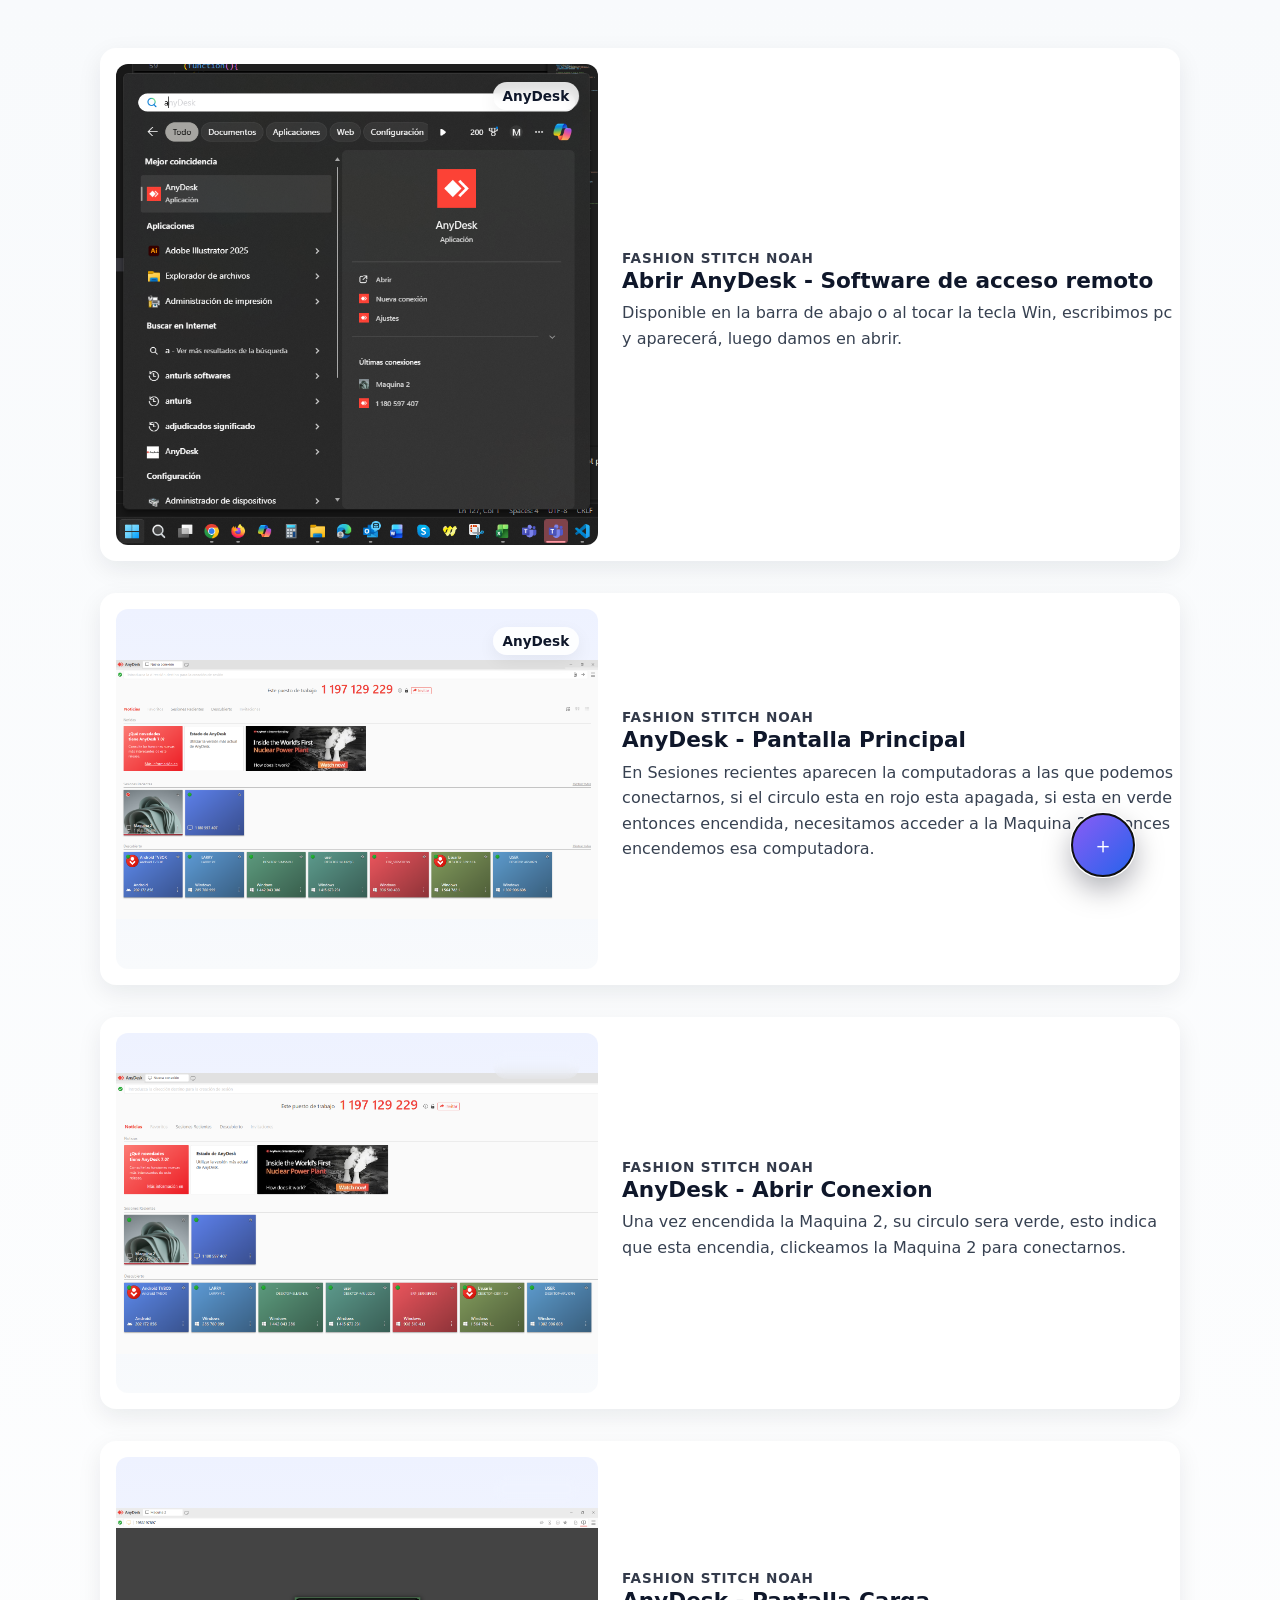
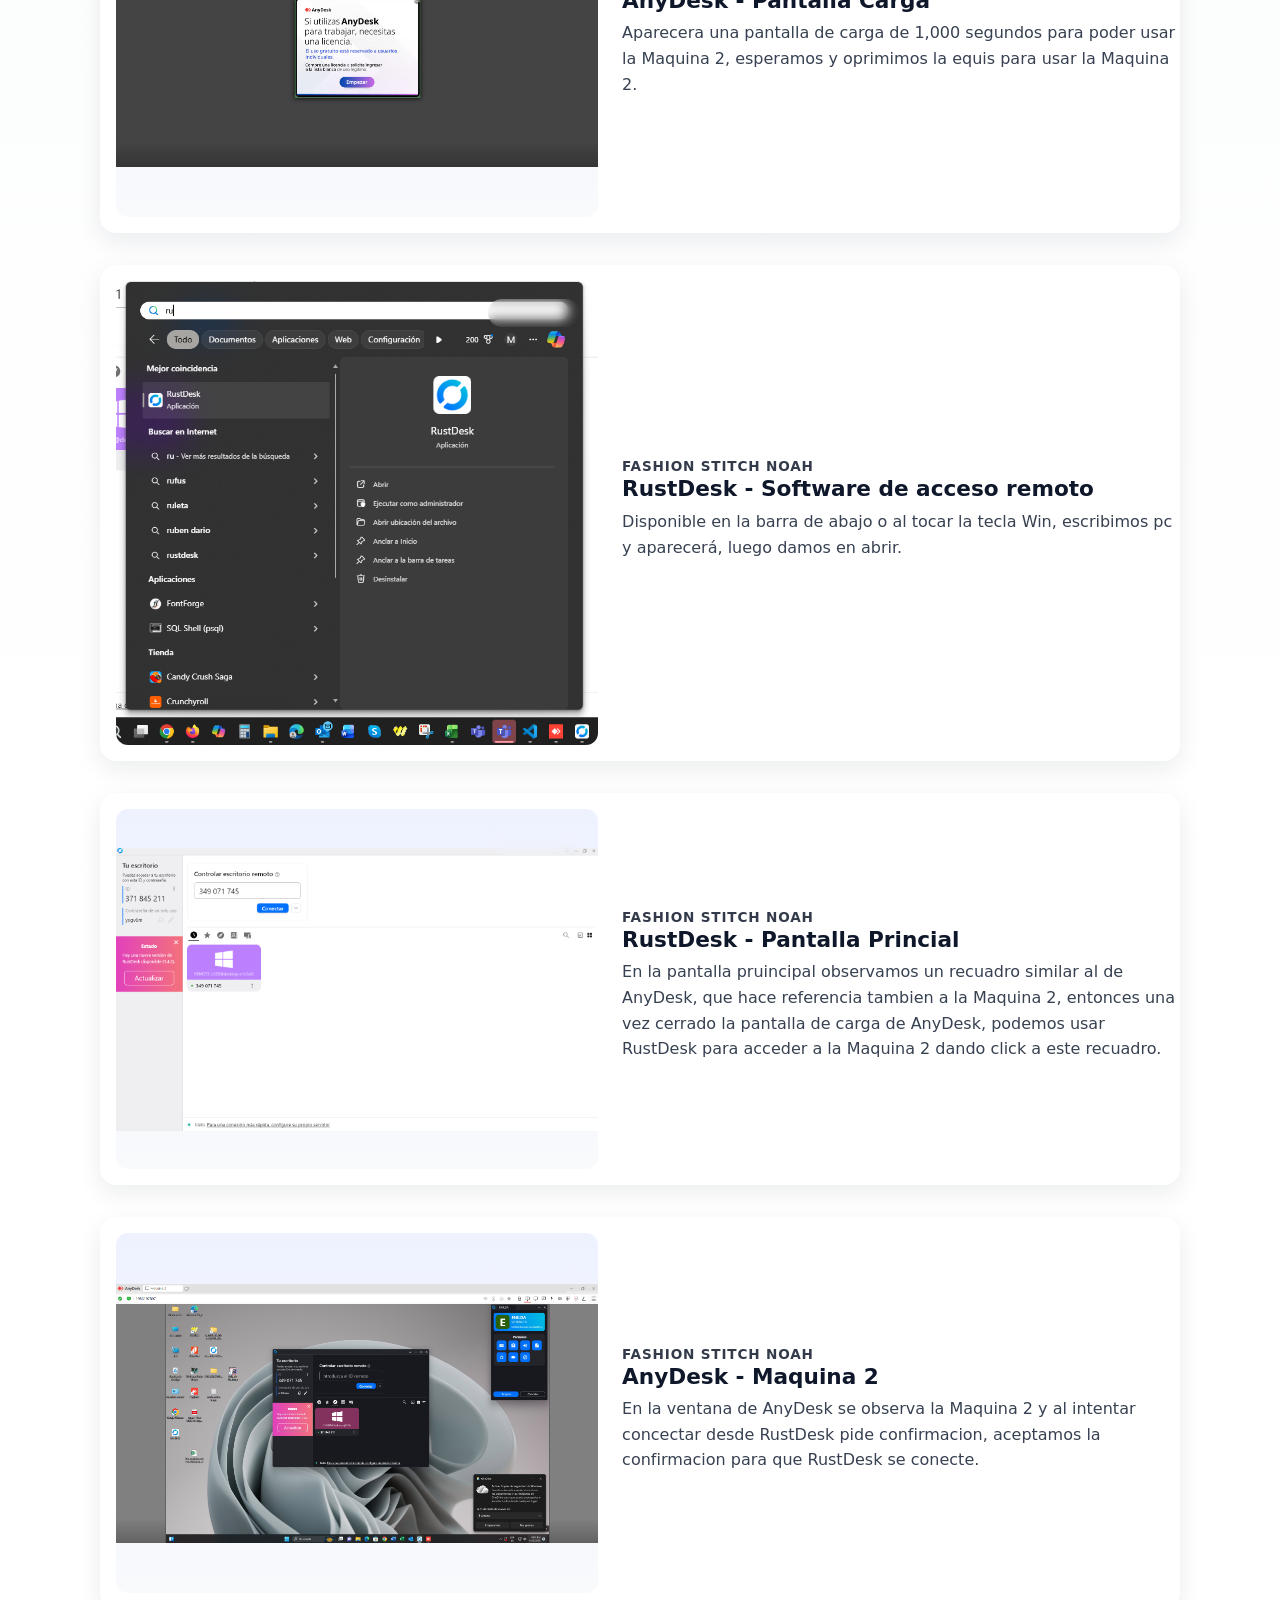
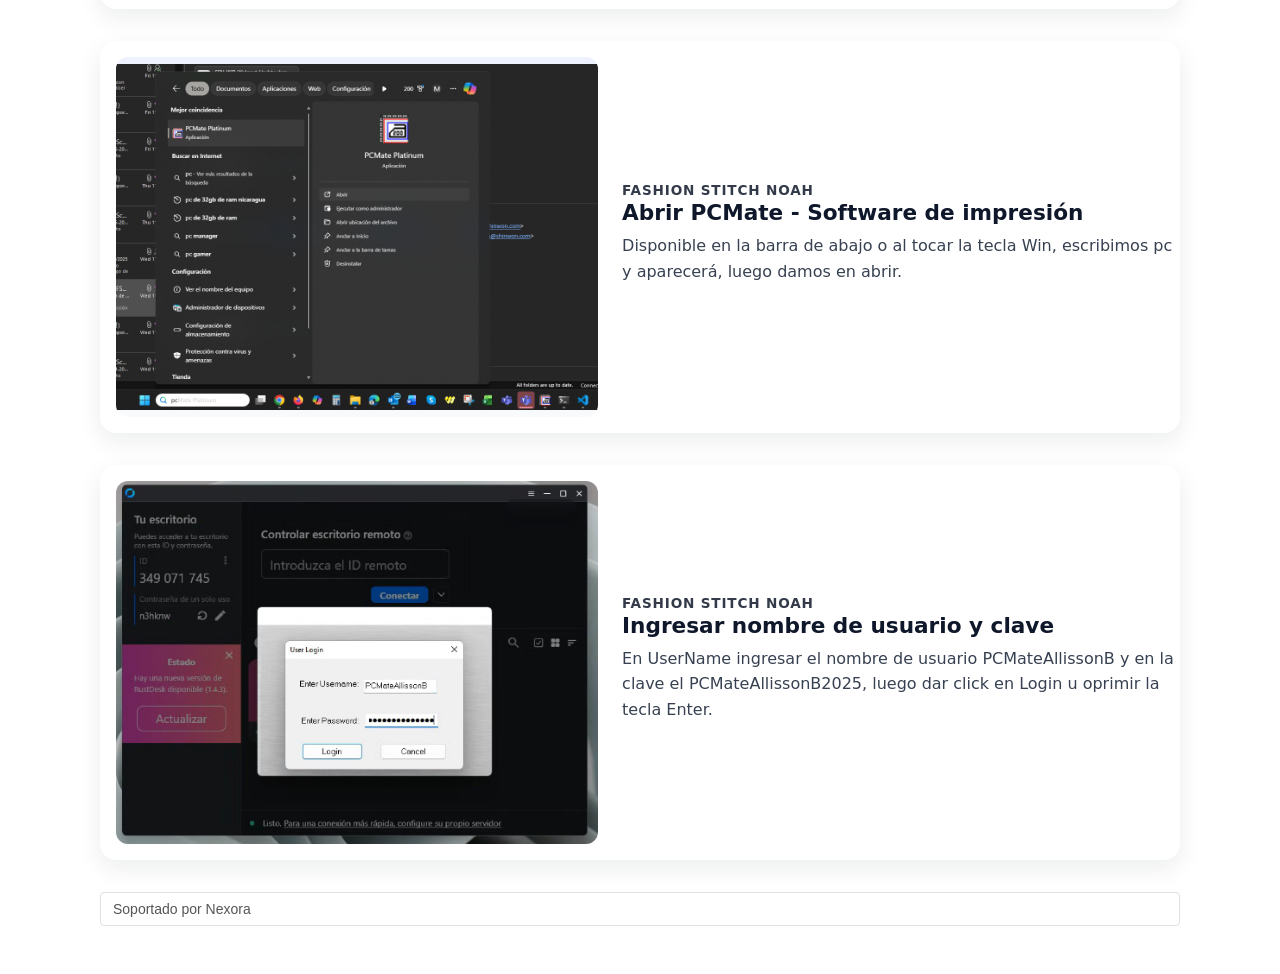
==== target.html @ 116f2906 "First Commit" ====
<!doctype html>
<html lang="es">
<head>
  <meta charset="utf-8" />
  <meta name="viewport" content="width=device-width,initial-scale=1" />
  <title>Target</title>
  <link rel="stylesheet" href="styles.css">
</head>
<body>
  <div class="container">

    <article class="feature" data-index="1" aria-labelledby="title-1">
      <div class="feature-inner">
        <div class="media" role="img" aria-label="Software AnyDesk">
          <div class="index-bubble" aria-hidden="true"></div>
          <div class="media-badge">AnyDesk</div>
          <img src="assets/AbrirAnyDesk.png"
               alt="Software AnyDesk">
        </div>

        <div class="content">
          <div class="eyebrow">Fashion Stitch Noah</div>
          <h2 id="title-1" class="title">Abrir AnyDesk - Software de acceso remoto</h2>
          <p class="desc">Disponible en la barra de abajo o al tocar la tecla Win, escribimos pc y aparecerá, luego damos en abrir.</p>
        </div>
      </div>
    </article>

    <article class="feature" data-index="2" aria-labelledby="title-2">
      <div class="feature-inner">
        <div class="media" role="img" aria-label="AnyDesk Pantalla Principal">
          <div class="index-bubble" aria-hidden="true"></div>
          <div class="media-badge">AnyDesk</div>
          <img src="assets/AnyDeskPantallaPrincipal.png"
               alt="AnyDesk Pantalla Principal">
        </div>

        <div class="content">
          <div class="eyebrow">Fashion Stitch Noah</div>
          <h2 id="title-2" class="title">AnyDesk - Pantalla Principal</h2>
          <p class="desc">En Sesiones recientes aparecen la computadoras a las que podemos conectarnos, si el circulo esta en rojo esta apagada, si esta en verde entonces encendida, necesitamos acceder a la Maquina 2, entonces encendemos esa computadora.</p>
        </div>
      </div>
    </article>

    <article class="feature" data-index="3" aria-labelledby="title-3">
      <div class="feature-inner">
        <div class="media" role="img" aria-label="AnyDesk Abrir Conexion">
          <div class="index-bubble" aria-hidden="true"></div>
          <div class="media-badge">AnyDesk</div>
          <img src="assets/AbrirConexion.png"
               alt="AnyDesk Abrir Conexion">
        </div>

        <div class="content">
          <div class="eyebrow">Fashion Stitch Noah</div>
          <h2 id="title-3" class="title">AnyDesk - Abrir Conexion</h2>
          <p class="desc">Una vez encendida la Maquina 2, su circulo sera verde, esto indica que esta encendia, clickeamos la Maquina 2 para conectarnos.</p>
        </div>
      </div>
    </article>

    <article class="feature" data-index="4" aria-labelledby="title-4">
      <div class="feature-inner">
        <div class="media" role="img" aria-label="AnyDesk Pantalla Carga">
          <div class="index-bubble" aria-hidden="true"></div>
          <div class="media-badge">AnyDesk</div>
          <img src="assets/PantallaCarga.png"
               alt="AnyDesk Pantalla Carga">
        </div>

        <div class="content">
          <div class="eyebrow">Fashion Stitch Noah</div>
          <h2 id="title-4" class="title">AnyDesk - Pantalla Carga</h2>
          <p class="desc">Aparecera una pantalla de carga de 1,000 segundos para poder usar la Maquina 2, esperamos y oprimimos la equis para usar la Maquina 2.</p>
        </div>
      </div>
    </article>

    <article class="feature" data-index="5" aria-labelledby="title-5">
      <div class="feature-inner">
        <div class="media" role="img" aria-label="Software RustDesk">
          <div class="index-bubble" aria-hidden="true"></div>
          <div class="media-badge">RustDesk</div>
          <img src="assets/AbrirRustDesk.png"
               alt="Software RustDesk">
        </div>

        <div class="content">
          <div class="eyebrow">Fashion Stitch Noah</div>
          <h2 id="title-5" class="title">RustDesk - Software de acceso remoto</h2>
          <p class="desc">Disponible en la barra de abajo o al tocar la tecla Win, escribimos pc y aparecerá, luego damos en abrir.</p>
        </div>
      </div>
    </article>

    <article class="feature" data-index="6" aria-labelledby="title-6">
      <div class="feature-inner">
        <div class="media" role="img" aria-label="RustDesk Pantalla Principal">
          <div class="index-bubble" aria-hidden="true"></div>
          <div class="media-badge">RustDesk</div>
          <img src="assets/RustDeskPantallaPrincipal.png"
               alt="RustDesk Pantalla Principal">
        </div>

        <div class="content">
          <div class="eyebrow">Fashion Stitch Noah</div>
          <h2 id="title-6" class="title">RustDesk - Pantalla Princial</h2>
          <p class="desc">En la pantalla pruincipal observamos un recuadro similar al de AnyDesk, que hace referencia tambien a la Maquina 2, entonces una vez cerrado la pantalla de carga de AnyDesk, podemos usar RustDesk para acceder a la Maquina 2 dando click a este recuadro.</p>
        </div>
      </div>
    </article>

    <article class="feature" data-index="7" aria-labelledby="title-7">
      <div class="feature-inner">
        <div class="media" role="img" aria-label="Maquina 2 AnyDesk">
          <div class="index-bubble" aria-hidden="true"></div>
          <div class="media-badge">AnyDesk</div>
          <img src="assets/Maquina2.png"
               alt="Maquina 2 AnyDesk">
        </div>

        <div class="content">
          <div class="eyebrow">Fashion Stitch Noah</div>
          <h2 id="title-7" class="title">AnyDesk - Maquina 2</h2>
          <p class="desc">En la ventana de AnyDesk se observa la Maquina 2 y al intentar concectar desde RustDesk pide confirmacion, aceptamos la confirmacion para que RustDesk se conecte.</p>
        </div>
      </div>
    </article>

    <article class="feature" data-index="8" aria-labelledby="title-8">
      <div class="feature-inner">
        <div class="media" role="img" aria-label="Software PCMate">
          <div class="index-bubble" aria-hidden="true"></div>
          <div class="media-badge">PCMate</div>
          <img src="assets/AbrirPCMate.png"
               alt="Software PCMate">
        </div>

        <div class="content">
          <div class="eyebrow">Fashion Stitch Noah</div>
          <h2 id="title-8" class="title">Abrir PCMate - Software de impresión</h2>
          <p class="desc">Disponible en la barra de abajo o al tocar la tecla Win, escribimos pc y aparecerá, luego damos en abrir.</p>
        </div>
      </div>
    </article>

    <article class="feature" data-index="9" aria-labelledby="title-9">
      <div class="feature-inner">
        <div class="media" role="img" aria-label="Login PCMate">
          <div class="index-bubble" aria-hidden="true"></div>
          <div class="media-badge">PCMate</div>
          <img src="assets/LoginPCMateMaquina2.png"
               alt="Login PCMate" />
        </div>

        <div class="content">
          <div class="eyebrow">Fashion Stitch Noah</div>
          <h2 id="title-9" class="title">Ingresar nombre de usuario y clave</h2>
          <p class="desc">En UserName ingresar el nombre de usuario PCMateAllissonB y en la clave el PCMateAllissonB2025, luego dar click en Login u oprimir la tecla Enter.</p>
        </div>
      </div>
    </article>

    <div class="fab-wrap" aria-controls="fab-menu" aria-expanded="false">
        <ul id="fab-menu" class="fab-menu" role="menu" aria-hidden="true">
            <li role="none">
            <a role="menuitem" href="/target.html" class="fab-link" data-action="contacto">
                <span class="fab-icon" aria-hidden="true">🎯</span>
                Target
            </a>
            </li>
            <li role="none">
            <a role="menuitem" href="/index.html" class="fab-link" data-action="home">
                <span class="fab-icon" aria-hidden="true">🔆</span>
                Walmart
            </a>
            </li>
        </ul>

        <button class="fab" id="fabBtn" aria-haspopup="true" aria-label="Abrir menú">
            <span id="fabIcon" aria-hidden="true"></span>
        </button>
    </div>
    <a href="https://nexoraorg.com" target="_blank" class="brand-nexora">
    Soportado por Nexora
</a>
  </div>

  <!-- Modal -->
  <div class="modal" id="imageModal">
    <button class="close-btn" id="closeModal">&times;</button>
    <img src="" alt="Imagen ampliada" id="modalImage">
  </div>

  <script src="script.js"></script>
</body>
</html>
---- styles.css ----
:root{
    --fab-size: 62px;
      --accent: #8B5CF6;
      --muted: #6b7280;
      --muted: rgba(15,23,42,0.85);
      --bg: #f8fafc;
      --card-bg: #ffffff;
      --radius: 16px;
      --shadow: 0 8px 24px rgba(15,23,42,0.08);
      --max-width: 1080px;
      --gap: 1.25rem;
      font-family: Inter, ui-sans-serif, system-ui, -apple-system, "Segoe UI", Roboto, "Helvetica Neue", Arial;
    }

/* Container fixed bottom-right */
  .fab-wrap{
    position: fixed;
    right: 20px;
    bottom: 24px;
    z-index: 9999;
    display: grid;
    gap: 12px;
    align-items: end;
    pointer-events: none; /* allow items to enable pointer when visible */
  }

  /* The action button */
  .fab {
    width: var(--fab-size);
    height: var(--fab-size);
    border-radius: 50%;
    background: linear-gradient(135deg,var(--accent), #2563eb);
    border: none;
    color: white;
    font-size: 1.4rem;
    display: inline-grid;
    place-items: center;
    box-shadow: 0 12px 30px rgba(2,6,23,0.35);
    cursor: pointer;
    pointer-events: auto;
    transition: transform .18s ease, box-shadow .18s ease;
  }
  .fab:active { transform: scale(.96); }

  /* Menu list (hidden by default) */
  .fab-menu {
    list-style: none;
    margin: 0;
    padding: 0;
    display: grid;
    gap: 10px;
    align-items: end;
    pointer-events: none;
  }

  .fab-menu.show {
    pointer-events: auto;
  }

  .fab-menu li{
    transform-origin: 100% 100%;
    transition: transform .26s cubic-bezier(.2,.9,.3,1), opacity .2s ease;
    opacity: 0;
    transform: translateY(8px) scale(.96);
  }

  .fab-menu.show li{
    opacity: 1;
    transform: translateY(0) scale(1);
  }

  /* Menu button style */
  .fab-link {
    display: inline-flex;
    gap: 10px;
    align-items: center;
    background: white;
    color: var(--muted);
    padding: 10px 14px;
    border-radius: 999px;
    min-width: 160px;
    box-shadow: 0 8px 22px rgba(2,6,23,0.08);
    text-decoration: none;
    font-weight: 600;
    font-size: 0.95rem;
    pointer-events: auto;
    transform: translateX(8px);
    transition: transform .18s ease, box-shadow .12s ease;
  }

  .fab-link:focus,
  .fab-link:hover {
    transform: translateX(0);
    box-shadow: 0 12px 30px rgba(2,6,23,0.12);
    outline: none;
  }

  .fab-icon {
    width: 38px;
    height: 38px;
    border-radius: 50%;
    display: inline-grid;
    place-items: center;
    background: linear-gradient(135deg,#f8fafc,#eef2ff);
    color: var(--bg);
    font-weight: 700;
    flex: 0 0 38px;
    font-size: 0.95rem;
  }

  /* stagger animation */
  .fab-menu.show li:nth-child(1){ transition-delay: .02s; }
  .fab-menu.show li:nth-child(2){ transition-delay: .06s; }
  .fab-menu.show li:nth-child(3){ transition-delay: .10s; }
  .fab-menu.show li:nth-child(4){ transition-delay: .14s; }

  /* Small screens slightly raise */
  @media (max-width: 420px){
    .fab-wrap{ right: 14px; bottom: 18px; }
    .fab-link{ min-width: 140px; font-size: 0.9rem; }
  }

    body{
      margin: 0;
      background: linear-gradient(180deg, var(--bg), #ffffff 60%);
      color: #0f172a;
      -webkit-font-smoothing:antialiased;
      -moz-osx-font-smoothing:grayscale;
      padding: 3rem 1.25rem;
      display: flex;
      justify-content: center;
    }

    .container{
      width: 100%;
      max-width: var(--max-width);
      display: grid;
      gap: 2rem;
    }

    .feature {
      background: var(--card-bg);
      border-radius: var(--radius);
      overflow: visible;
      box-shadow: var(--shadow);
      padding: 1rem;
      display: grid;
      gap: 0.75rem;
      align-items: start;
    }

    .feature-inner {
      display: grid;
      gap: var(--gap);
      grid-template-columns: 1fr;
    }

    .media {
      position: relative;
      border-radius: 12px;
      overflow: hidden;
      min-height: 220px;
      background: linear-gradient(180deg, #eef2ff, #f8fafc);
      display: flex;
      align-items: center;
      justify-content: center;
      cursor: zoom-in;
    }

    .media img{
      width: 100%;
      height: 100%;
      object-fit: cover;
      display: block;
      transition: transform .6s cubic-bezier(.2,.9,.3,1);
    }

    .media:hover img{
      transform: scale(1.03);
    }

    .index-bubble {
      position: absolute;
      top: -18px;
      left: 18px;
      z-index: 5;
      background: linear-gradient(135deg,var(--accent), #4f46e5);
      color: white;
      width: 64px;
      height: 64px;
      border-radius: 14px;
      display: grid;
      place-items: center;
      font-weight: 700;
      font-size: 1.125rem;
      box-shadow: 0 8px 20px rgba(79,70,229,0.18);
      transform: translateY(-6px);
      opacity: 0;
      transition: transform .45s cubic-bezier(.2,.9,.3,1), opacity .45s ease;
    }

    .index-bubble.visible {
      transform: translateY(0);
      opacity: 1;
    }

    .media-badge {
      position: absolute;
      top: 18px;
      right: 18px;
      background: rgba(255,255,255,0.85);
      color: #0f172a;
      font-weight: 600;
      padding: 6px 10px;
      border-radius: 999px;
      font-size: 0.85rem;
      backdrop-filter: blur(6px);
      box-shadow: 0 6px 18px rgba(2,6,23,0.06);
    }

    .content {
      padding: 0.5rem 0.25rem 1rem;
    }

    .eyebrow {
      color: var(--muted);
      font-size: 0.85rem;
      font-weight: 600;
      letter-spacing: 0.06em;
      text-transform: uppercase;
    }

    .title {
      margin: 0.25rem 0 0.5rem;
      font-size: 1.35rem;
      line-height: 1.05;
      font-weight: 700;
    }

    .desc {
      color: #374151;
      font-size: 1rem;
      line-height: 1.6;
      margin: 0;
    }

    @media(min-width: 800px){
      .feature-inner{
        grid-template-columns: 46% 54%;
        align-items: center;
      }
      .media{
        min-height: 360px;
      }
      .index-bubble{
        left: -32px;
        top: 20px;
        width: 84px;
        height: 84px;
        border-radius: 18px;
        font-size: 1.4rem;
      }
    }

    .row {
      display: grid;
      gap: 1rem;
    }

    .feature:focus-within{
      outline: 3px solid rgba(139,92,246,0.12);
      box-shadow: 0 10px 30px rgba(99,102,241,0.06);
    }

    /* ======= MODAL ======= */
    .modal {
      position: fixed;
      inset: 0;
      background: rgba(0,0,0,0.8);
      display: flex;
      align-items: center;
      justify-content: center;
      z-index: 1000;
      opacity: 0;
      pointer-events: none;
      transition: opacity .3s ease;
    }

    .modal.active {
      opacity: 1;
      pointer-events: auto;
    }

    .modal img {
      max-width: 90%;
      max-height: 80vh;
      border-radius: 12px;
      box-shadow: 0 10px 40px rgba(0,0,0,0.4);
      transform: scale(0.95);
      transition: transform .3s ease;
    }

    .modal.active img {
      transform: scale(1);
    }

    .close-btn {
      position: absolute;
      top: 24px;
      right: 24px;
      font-size: 2rem;
      color: white;
      background: transparent;
      border: none;
      cursor: pointer;
      line-height: 1;
      transition: opacity 0.3s ease;
    }

    .close-btn:hover {
      opacity: 0.7;
    }

    .brand-nexora {
    font-family: sans-serif;
    font-size: 14px;
    font-weight: 300;
    color: #555555;
    text-decoration: none;
    
    display: inline-block;
    padding: 8px 12px;
    border-radius: 4px;
    border: 1px solid #e0e0e0;
    transition: all 0.3s ease;

}

.brand-nexora:hover {
    background-color: #f0f0f0;
    color: #000000;
    border-color: #cccccc;
    cursor: pointer;
}

.brand-nexora strong {
    font-weight: 700;
    color: #007bff;
}
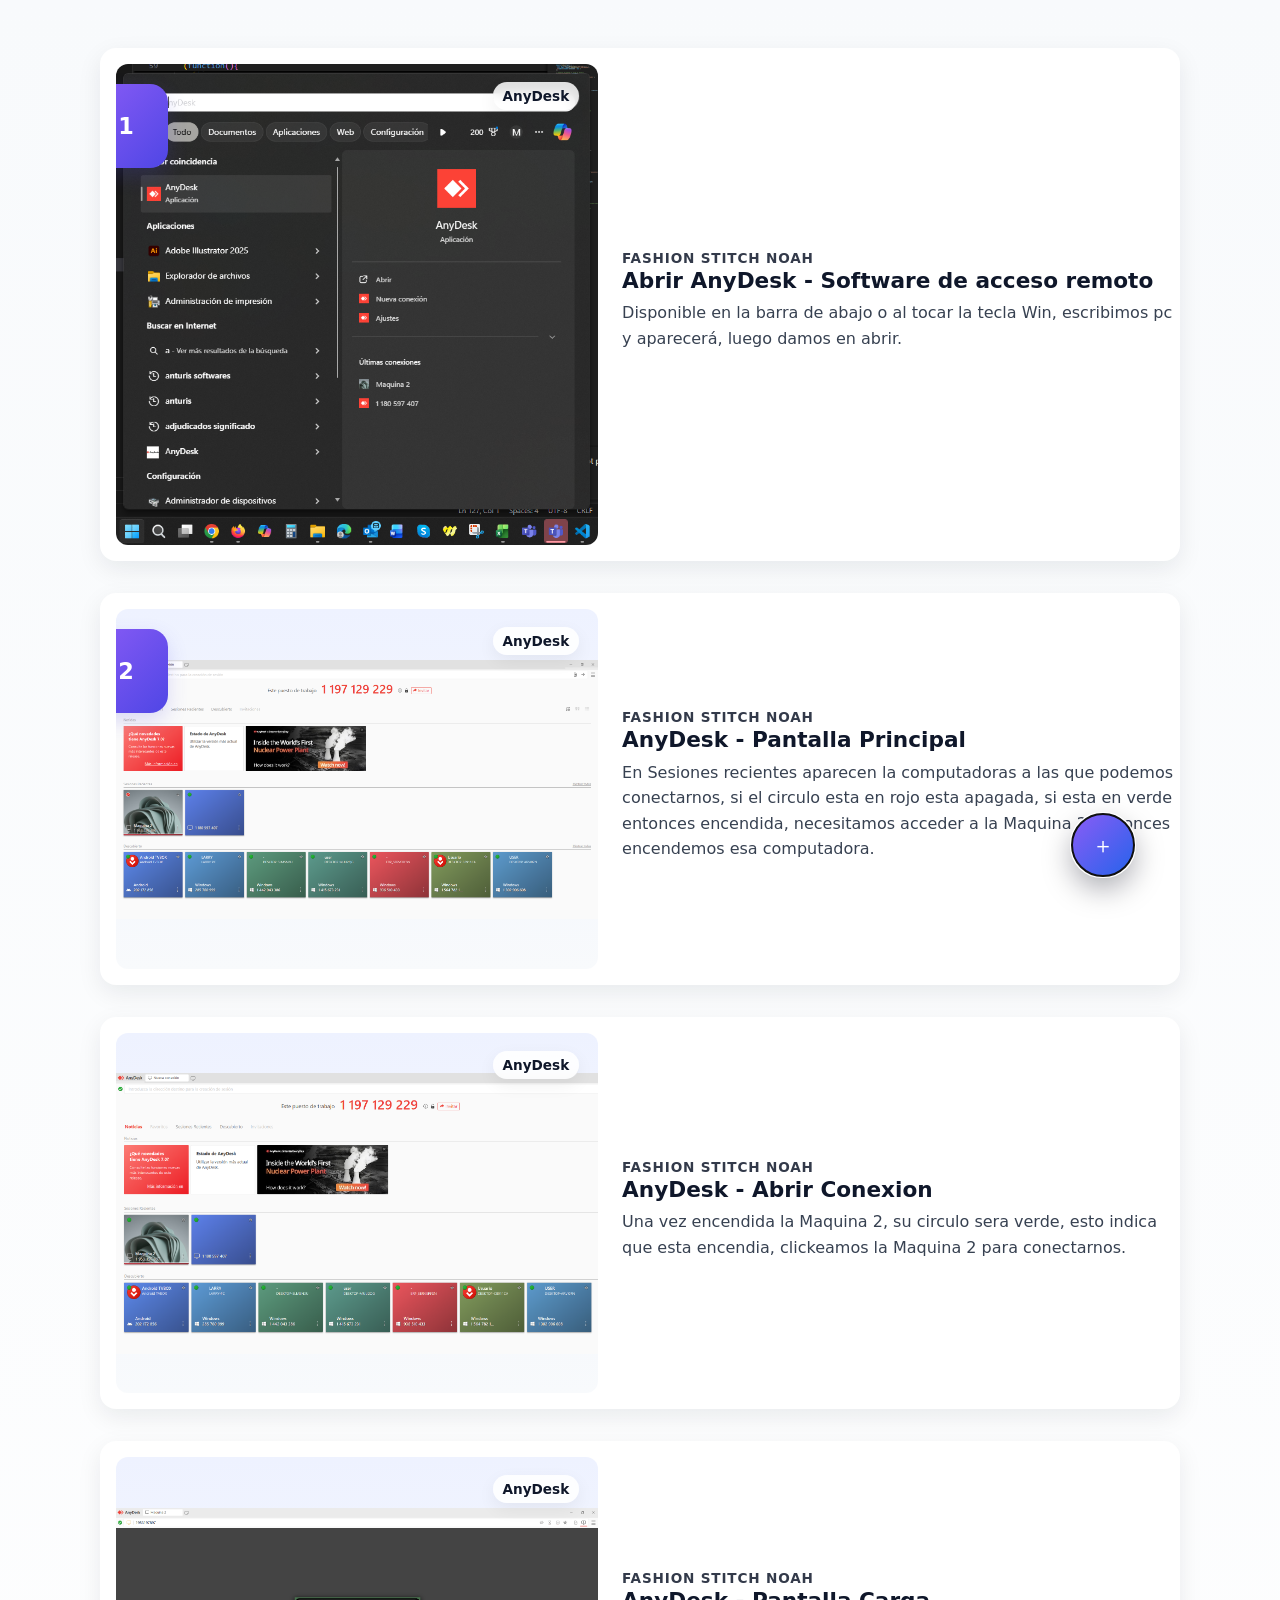
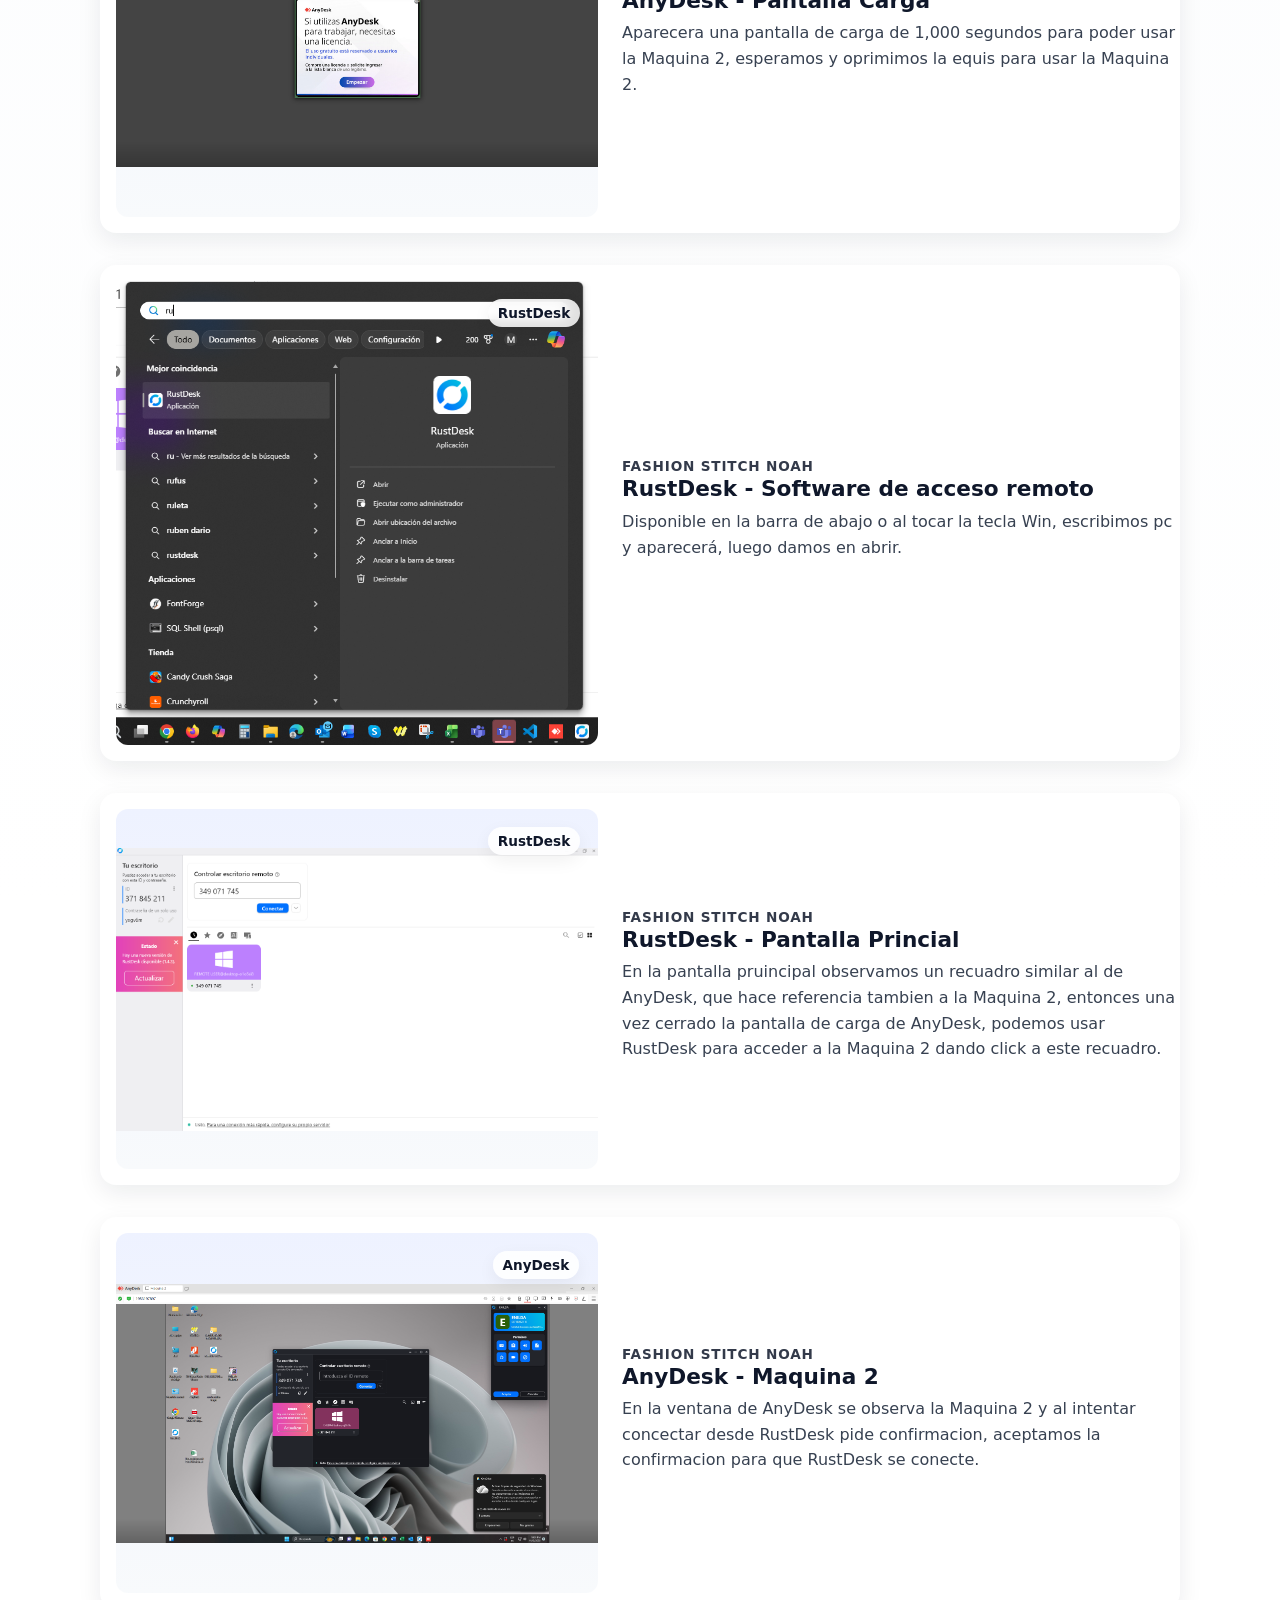
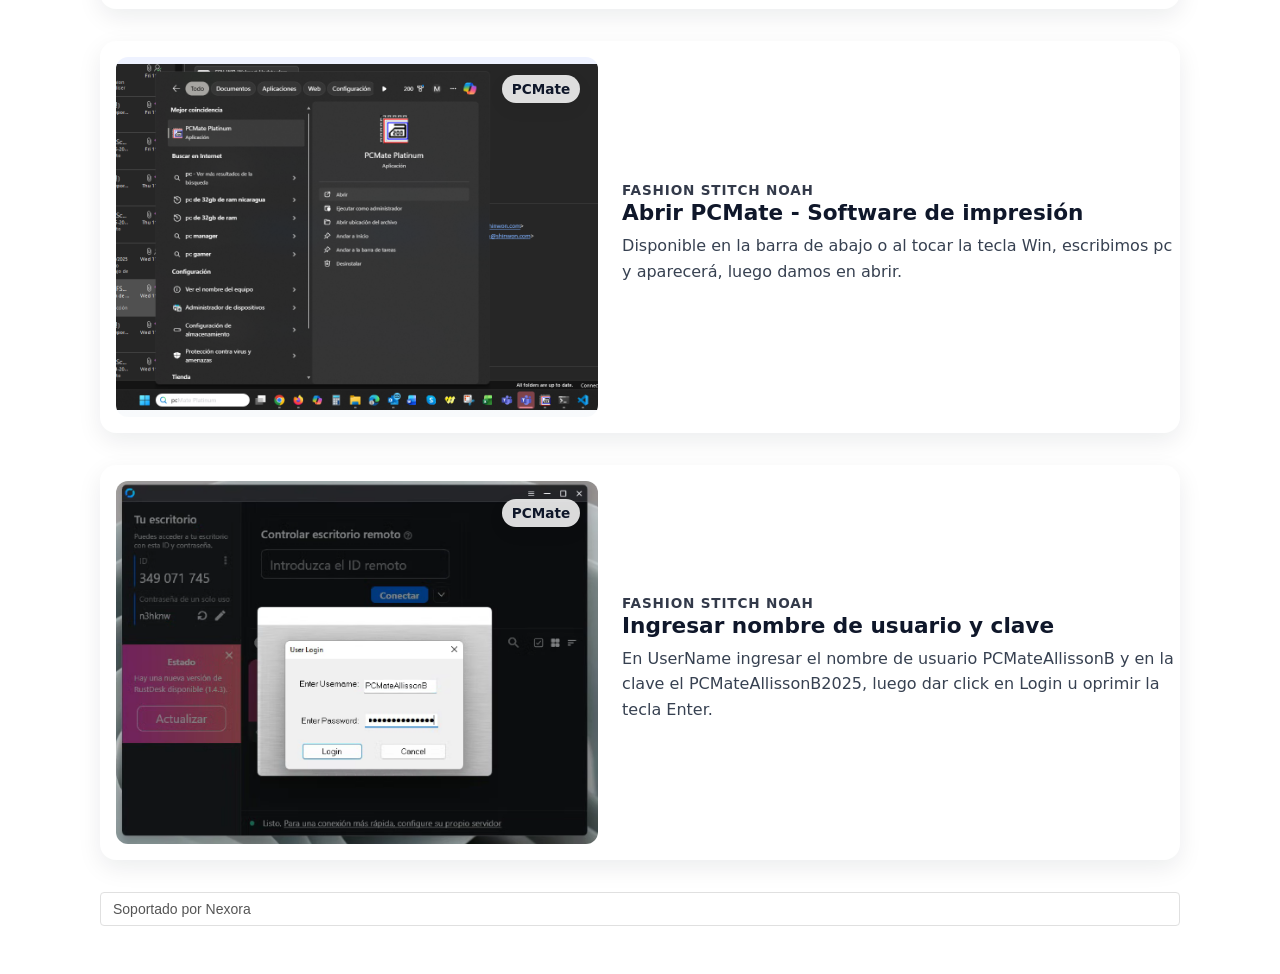
==== commit 3cba1034: "change routing" ====
--- a/target.html
+++ b/target.html
@@ -165,13 +165,13 @@
     <div class="fab-wrap" aria-controls="fab-menu" aria-expanded="false">
         <ul id="fab-menu" class="fab-menu" role="menu" aria-hidden="true">
             <li role="none">
-            <a role="menuitem" href="/target.html" class="fab-link" data-action="contacto">
+            <a role="menuitem" href="./target.html" class="fab-link" data-action="contacto">
                 <span class="fab-icon" aria-hidden="true">🎯</span>
                 Target
             </a>
             </li>
             <li role="none">
-            <a role="menuitem" href="/index.html" class="fab-link" data-action="home">
+            <a role="menuitem" href="./index.html" class="fab-link" data-action="home">
                 <span class="fab-icon" aria-hidden="true">🔆</span>
                 Walmart
             </a>
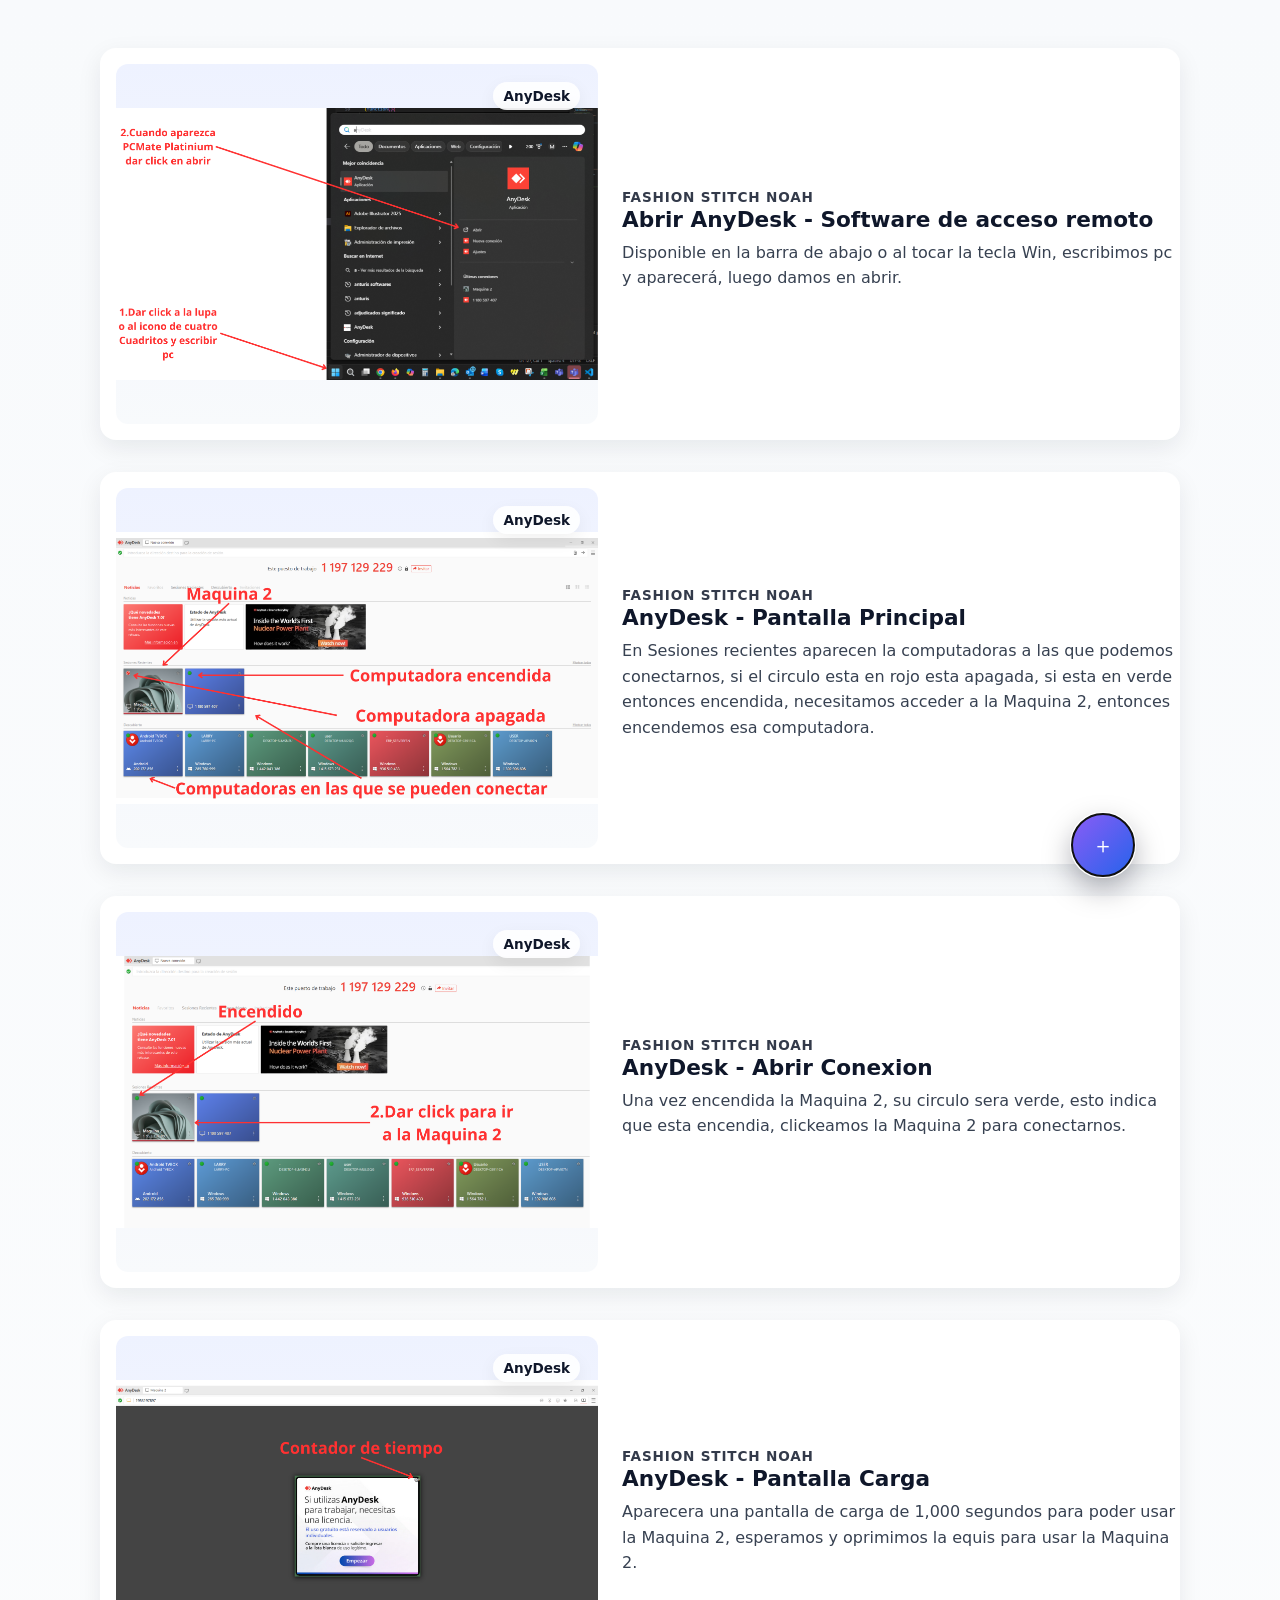
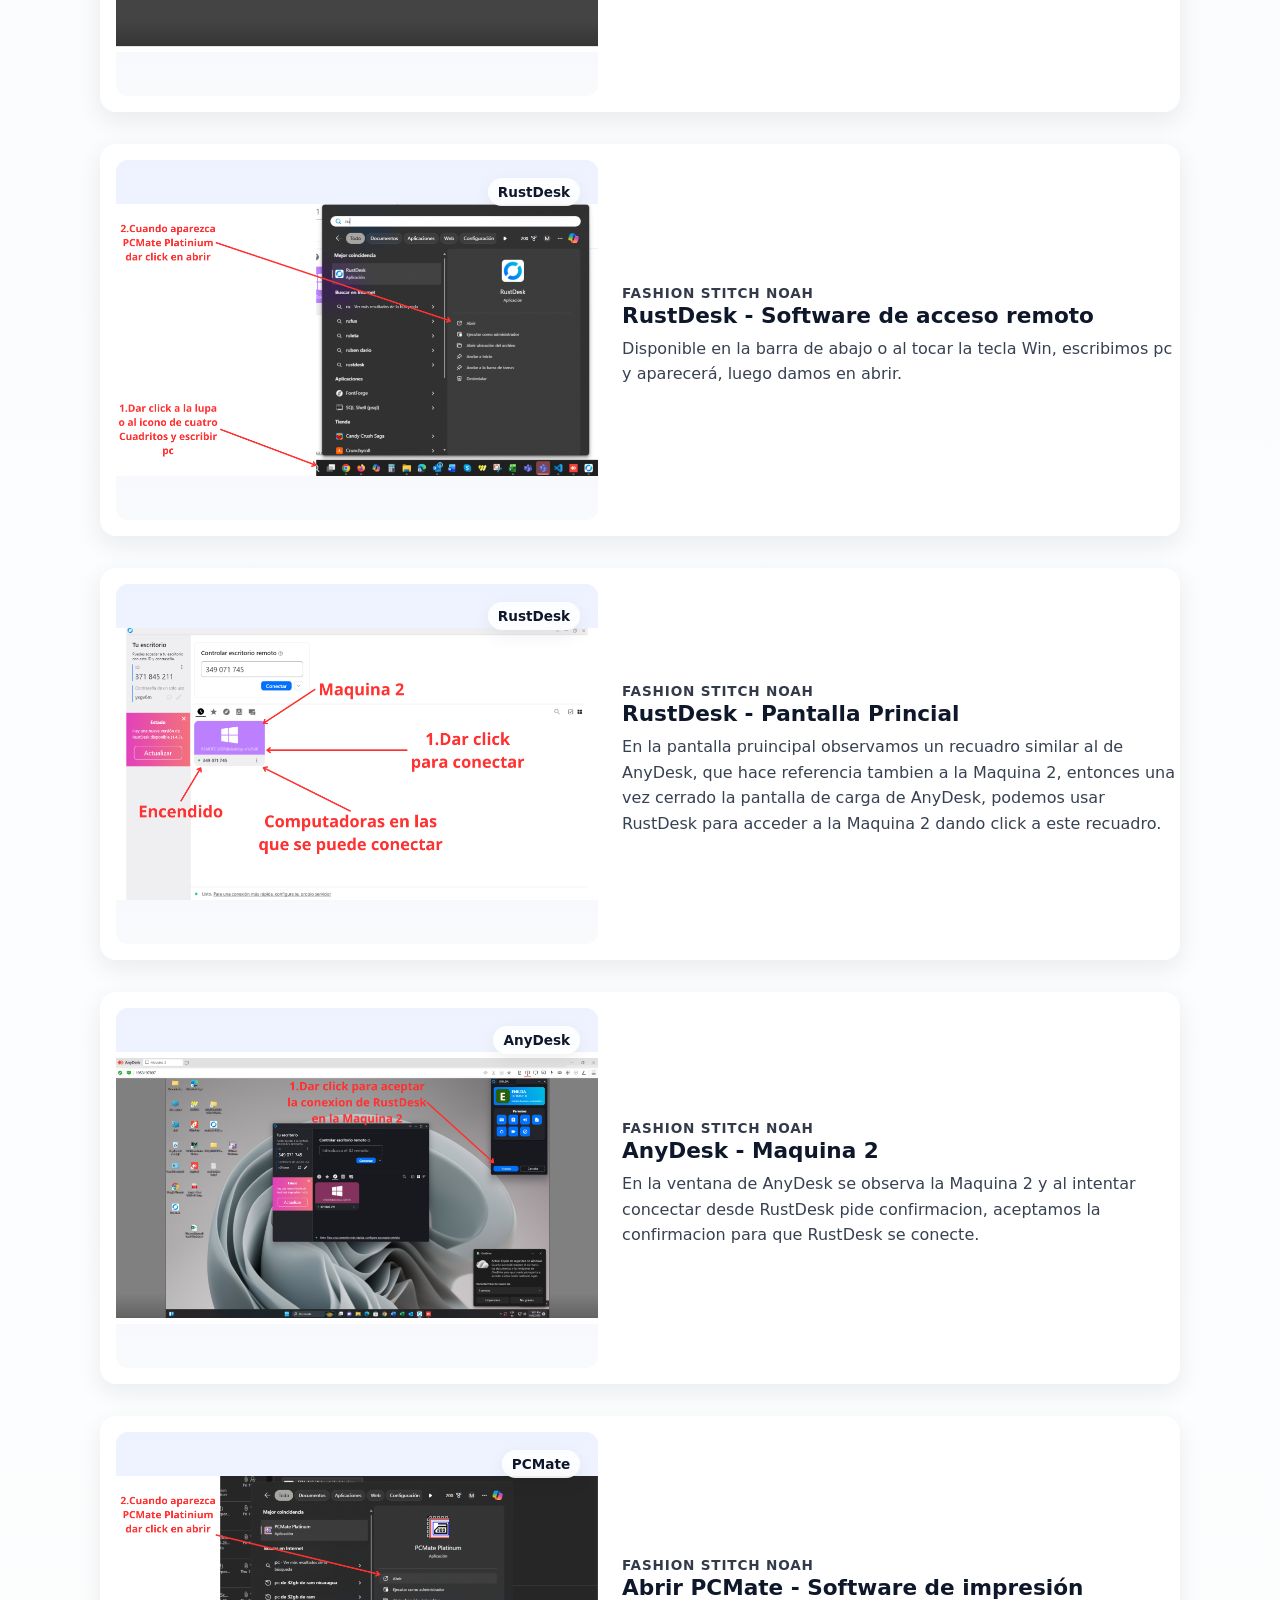
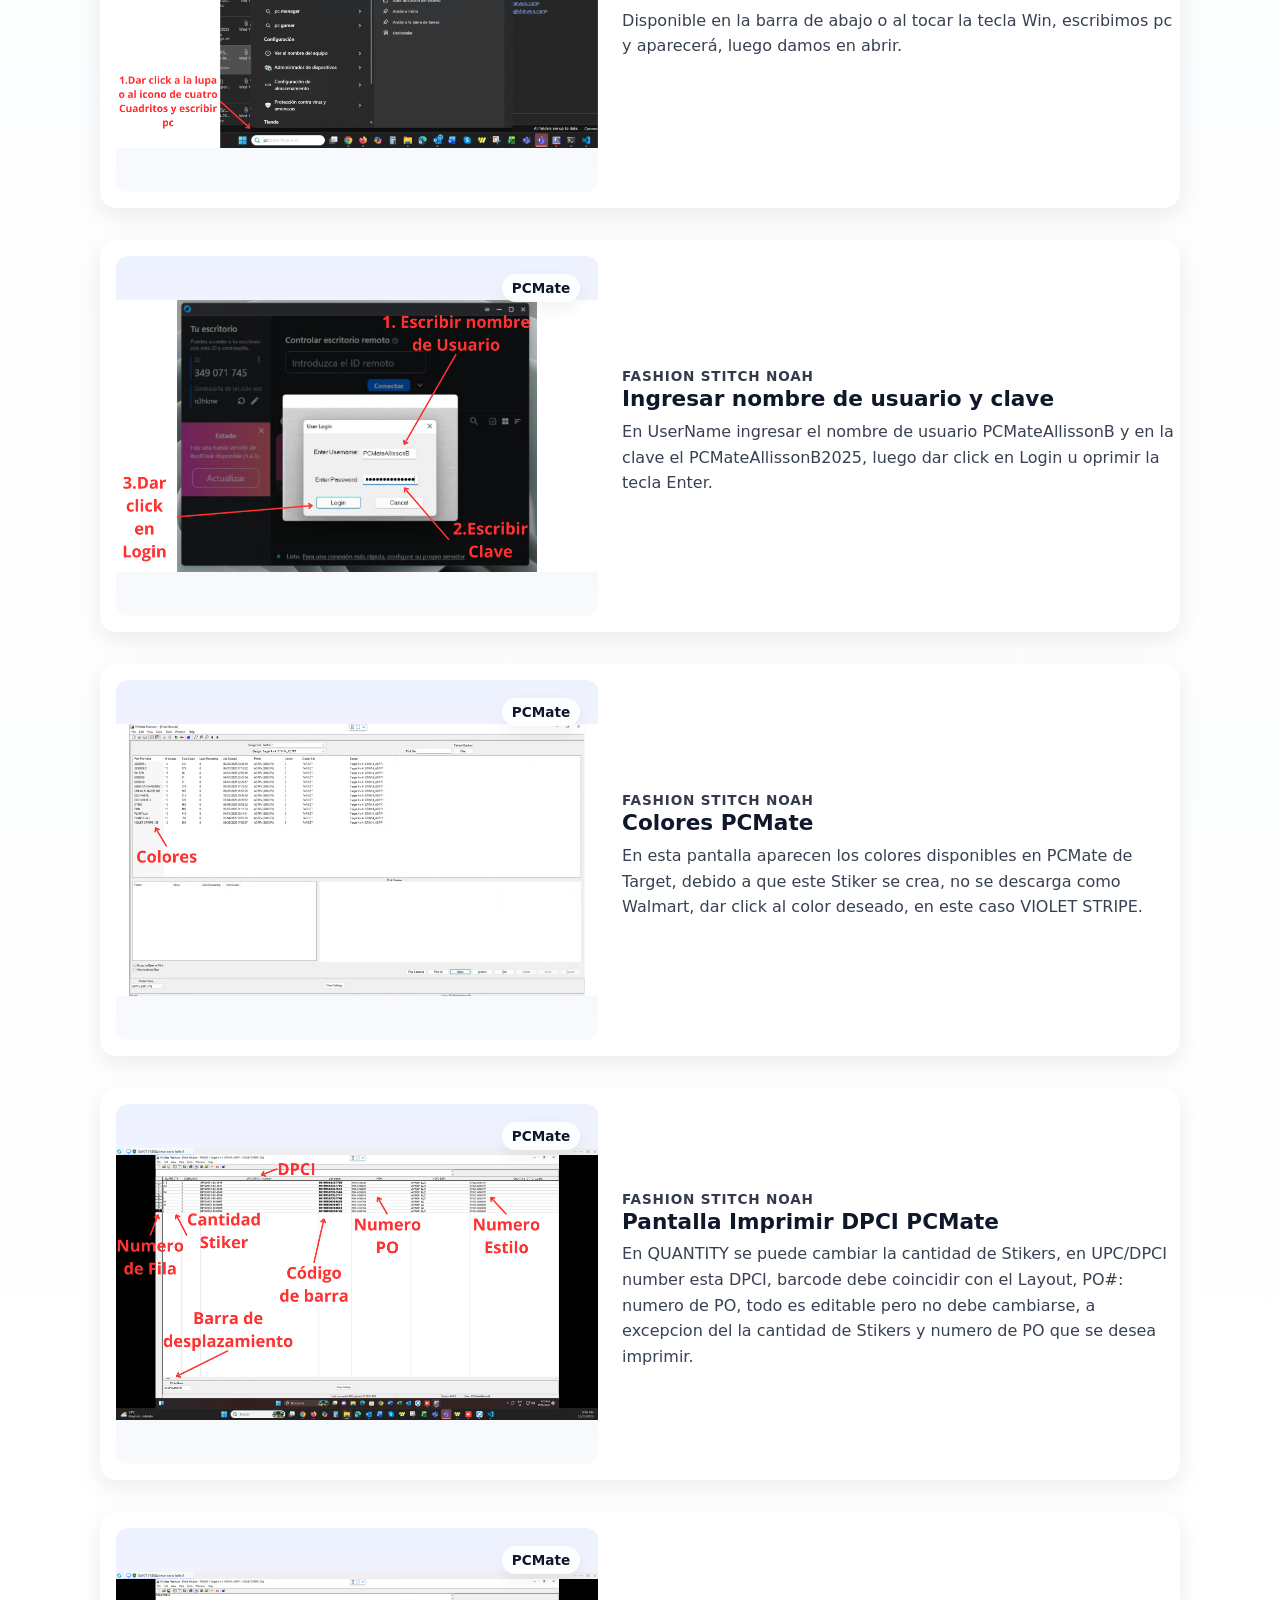
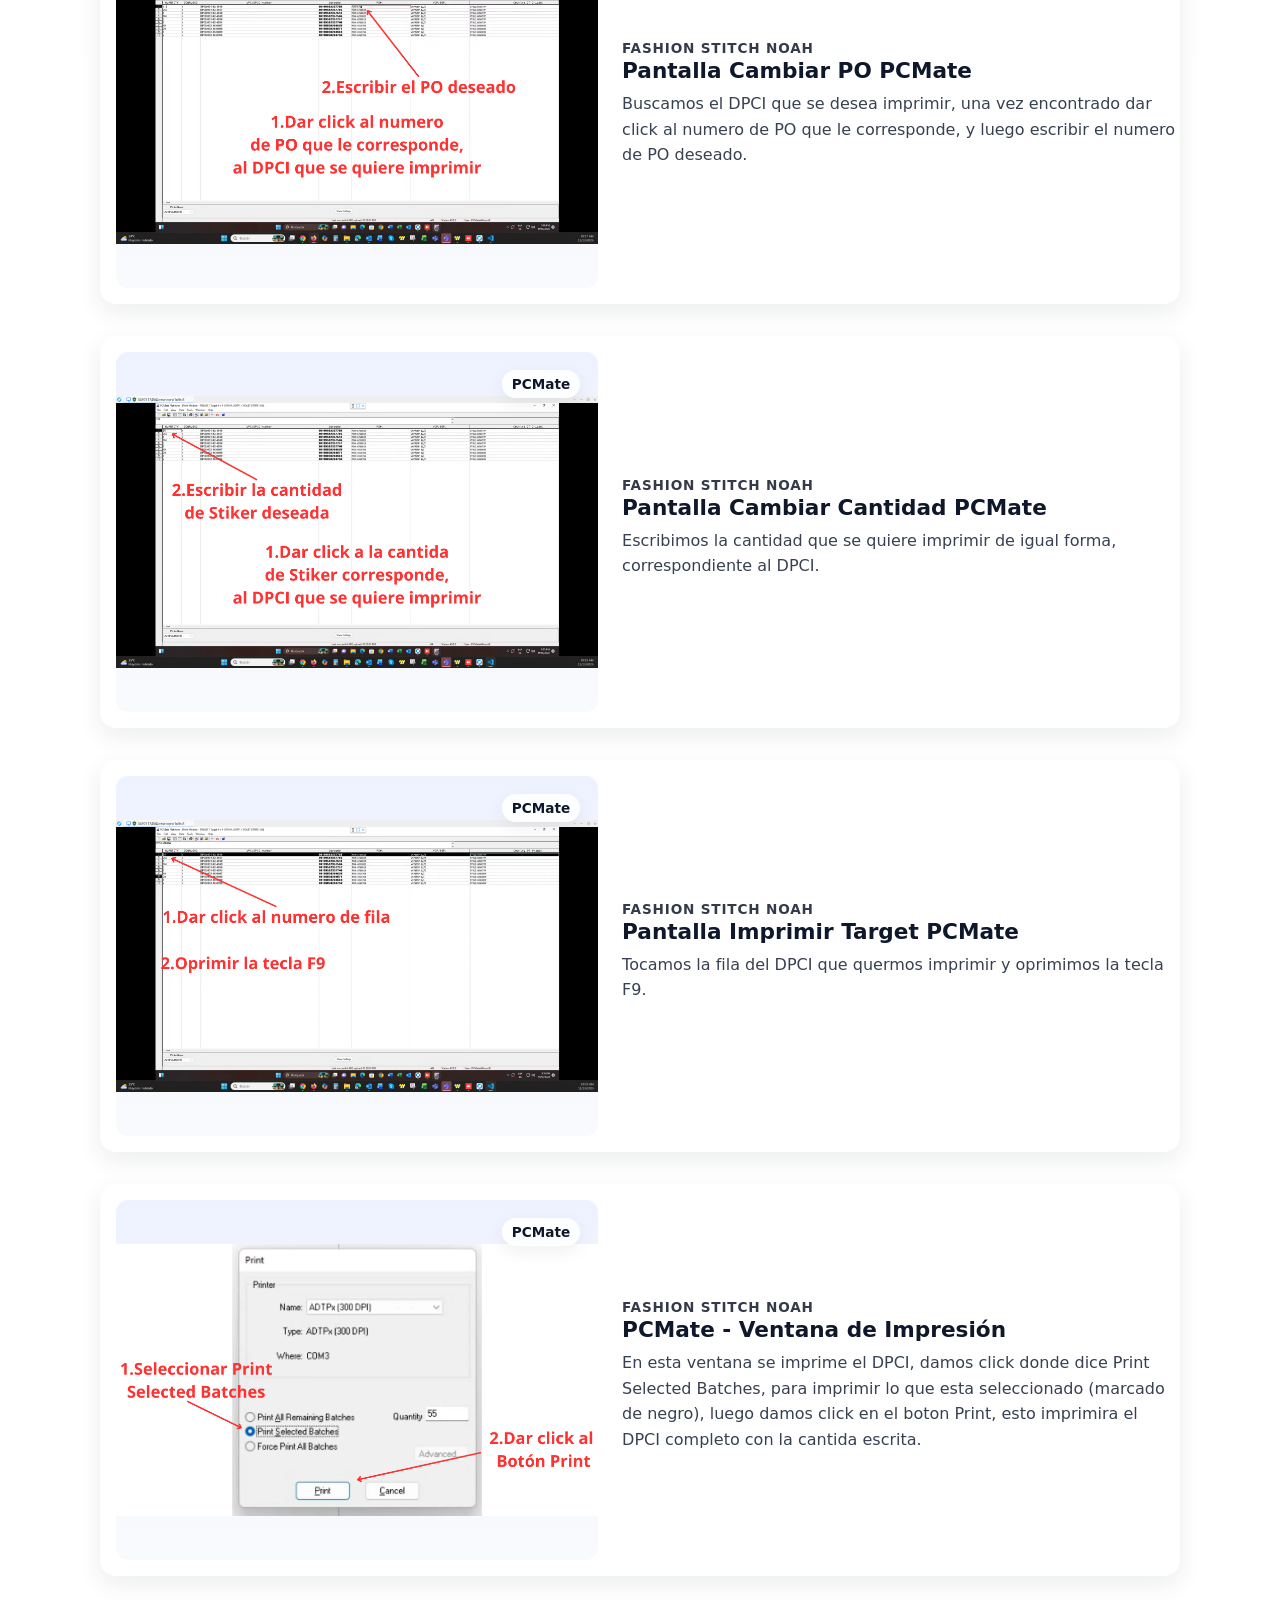
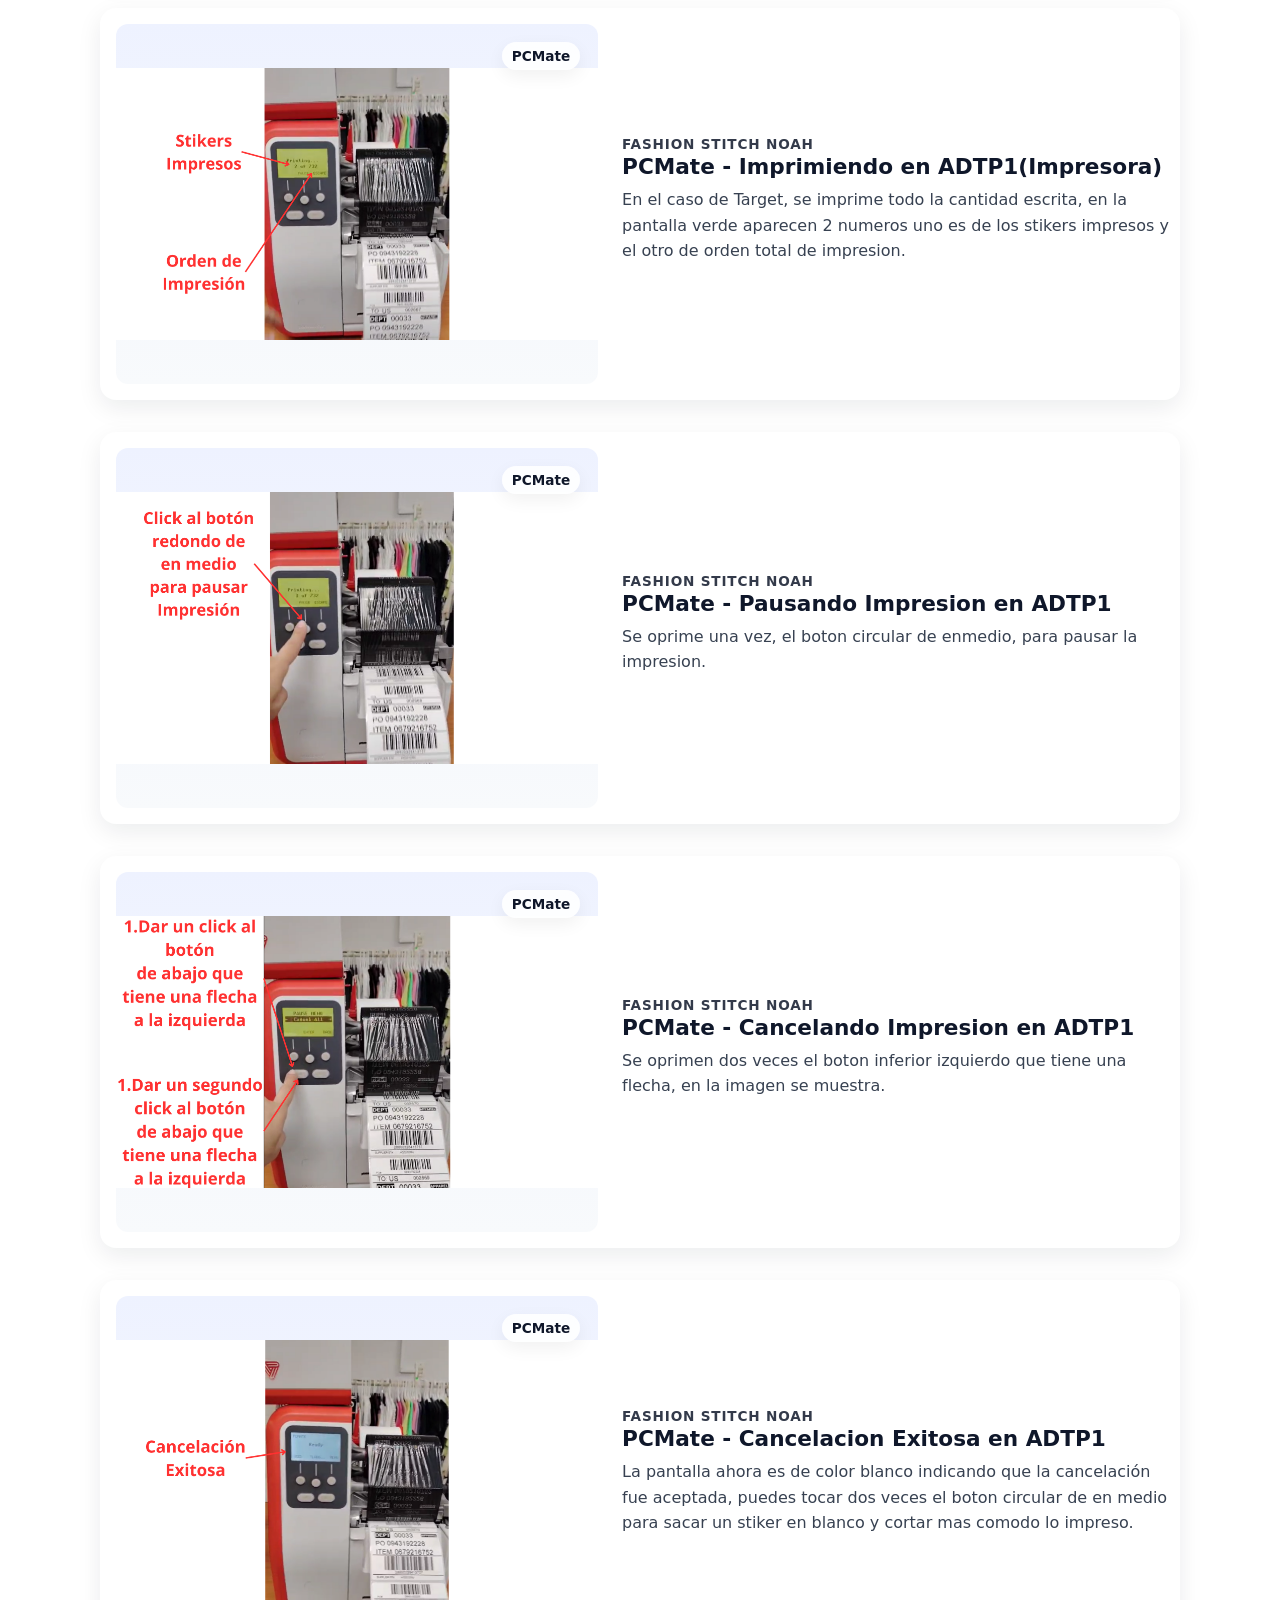
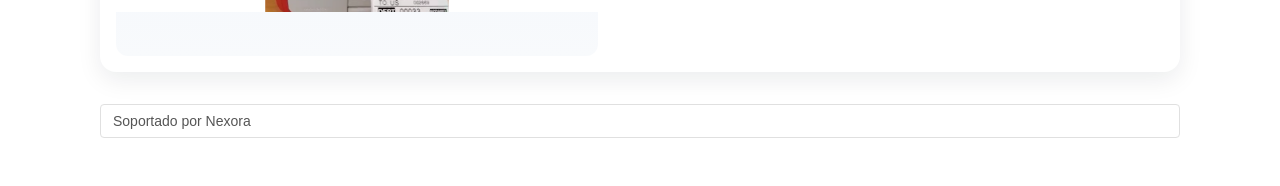
==== commit 84fa81d4: "ending project" ====
--- a/target.html
+++ b/target.html
@@ -158,6 +158,175 @@
           <div class="eyebrow">Fashion Stitch Noah</div>
           <h2 id="title-9" class="title">Ingresar nombre de usuario y clave</h2>
           <p class="desc">En UserName ingresar el nombre de usuario PCMateAllissonB y en la clave el PCMateAllissonB2025, luego dar click en Login u oprimir la tecla Enter.</p>
+        </div>
+      </div>
+    </article>
+
+    <article class="feature" data-index="10" aria-labelledby="title-10">
+      <div class="feature-inner">
+        <div class="media" role="img" aria-label="Colores PCMate">
+          <div class="index-bubble" aria-hidden="true"></div>
+          <div class="media-badge">PCMate</div>
+          <img src="assets/Colores.png"
+               alt="Colores PCMate" />
+        </div>
+
+        <div class="content">
+          <div class="eyebrow">Fashion Stitch Noah</div>
+          <h2 id="title-10" class="title">Colores PCMate</h2>
+          <p class="desc">En esta pantalla aparecen los colores disponibles en PCMate de Target, debido a que este Stiker se crea, no se descarga como Walmart, dar click al color deseado, en este caso VIOLET STRIPE.</p>
+        </div>
+      </div>
+    </article>
+
+    <article class="feature" data-index="11" aria-labelledby="title-11">
+      <div class="feature-inner">
+        <div class="media" role="img" aria-label="Imprimir DPCI PCMate">
+          <div class="index-bubble" aria-hidden="true"></div>
+          <div class="media-badge">PCMate</div>
+          <img src="assets/ImprimirDPCI.png"
+               alt="Imprimir DPCI PCMate" />
+        </div>
+
+        <div class="content">
+          <div class="eyebrow">Fashion Stitch Noah</div>
+          <h2 id="title-11" class="title">Pantalla Imprimir DPCI PCMate</h2>
+          <p class="desc">En QUANTITY se puede cambiar la cantidad de Stikers, en UPC/DPCI number esta DPCI, barcode debe coincidir con el Layout, PO#: numero de PO, todo es editable pero no debe cambiarse, a excepcion del la cantidad de Stikers y numero de PO que se desea imprimir.</p>
+        </div>
+      </div>
+    </article>
+
+    <article class="feature" data-index="12" aria-labelledby="title-12">
+      <div class="feature-inner">
+        <div class="media" role="img" aria-label="Cambiar PO PCMate">
+          <div class="index-bubble" aria-hidden="true"></div>
+          <div class="media-badge">PCMate</div>
+          <img src="assets/CambiarPO.png"
+               alt="Cambiar PO PCMate" />
+        </div>
+
+        <div class="content">
+          <div class="eyebrow">Fashion Stitch Noah</div>
+          <h2 id="title-12" class="title">Pantalla Cambiar PO PCMate</h2>
+          <p class="desc">Buscamos el DPCI que se desea imprimir, una vez encontrado dar click al numero de PO que le corresponde, y luego escribir el numero de PO deseado.</p>
+        </div>
+      </div>
+    </article>
+
+    <article class="feature" data-index="13" aria-labelledby="title-13">
+      <div class="feature-inner">
+        <div class="media" role="img" aria-label="Cambiar Cantidad PCMate">
+          <div class="index-bubble" aria-hidden="true"></div>
+          <div class="media-badge">PCMate</div>
+          <img src="assets/CambiarCantidad.png"
+               alt="Cambiar Cantidad PCMate" />
+        </div>
+
+        <div class="content">
+          <div class="eyebrow">Fashion Stitch Noah</div>
+          <h2 id="title-13" class="title">Pantalla Cambiar Cantidad PCMate</h2>
+          <p class="desc">Escribimos la cantidad que se quiere imprimir de igual forma, correspondiente al DPCI.</p>
+        </div>
+      </div>
+    </article>
+
+    <article class="feature" data-index="14" aria-labelledby="title-14">
+      <div class="feature-inner">
+        <div class="media" role="img" aria-label="Cambiar Cantidad PCMate">
+          <div class="index-bubble" aria-hidden="true"></div>
+          <div class="media-badge">PCMate</div>
+          <img src="assets/ImprimirTarget.png"
+               alt="Imprimir Target PCMate" />
+        </div>
+
+        <div class="content">
+          <div class="eyebrow">Fashion Stitch Noah</div>
+          <h2 id="title-14" class="title">Pantalla Imprimir Target PCMate</h2>
+          <p class="desc">Tocamos la fila del DPCI que quermos imprimir y oprimimos la tecla F9.</p>
+        </div>
+      </div>
+    </article>
+
+    <article class="feature" data-index="15" aria-labelledby="title-15">
+      <div class="feature-inner">
+        <div class="media" role="img" aria-label="PCMate - Ventana de Impresión">
+          <div class="index-bubble" aria-hidden="true"></div>
+          <div class="media-badge">PCMate</div>
+          <img src="assets/AceptarImpresion.png"
+               alt="PCMate - Ventana de Impresión" />
+        </div>
+
+        <div class="content">
+          <div class="eyebrow">Fashion Stitch Noah</div>
+          <h2 id="title-15" class="title">PCMate - Ventana de Impresión</h2>
+          <p class="desc">En esta ventana se imprime el DPCI, damos click donde dice Print Selected Batches, para imprimir lo que esta seleccionado (marcado de negro), luego damos click en el boton Print, esto imprimira el DPCI completo con la cantida escrita.
+      </div>
+    </article>
+
+    <article class="feature" data-index="16" aria-labelledby="title-16">
+      <div class="feature-inner">
+        <div class="media" role="img" aria-label="PCMate - Imprimiendo en ADTP1">
+          <div class="index-bubble" aria-hidden="true"></div>
+          <div class="media-badge">PCMate</div>
+          <img src="assets/Imprimir.png"
+               alt="PCMate - Imprimiendo en ADTP1" />
+        </div>
+
+        <div class="content">
+          <div class="eyebrow">Fashion Stitch Noah</div>
+          <h2 id="title-16" class="title">PCMate - Imprimiendo en ADTP1(Impresora)</h2>
+          <p class="desc">En el caso de Target, se imprime todo la cantidad escrita, en la pantalla verde aparecen 2 numeros uno es de los stikers impresos y el otro de orden total de impresion.</p>
+        </div>
+      </div>
+    </article>
+
+    <article class="feature" data-index="17" aria-labelledby="title-17">
+      <div class="feature-inner">
+        <div class="media" role="img" aria-label="PCMate - Pausando Impresion en ADTP1">
+          <div class="index-bubble" aria-hidden="true"></div>
+          <div class="media-badge">PCMate</div>
+          <img src="assets/PausarImpresion.png"
+               alt="PCMate - Pausando Impresion en ADTP1" />
+        </div>
+
+        <div class="content">
+          <div class="eyebrow">Fashion Stitch Noah</div>
+          <h2 id="title-17" class="title">PCMate - Pausando Impresion en ADTP1</h2>
+          <p class="desc">Se oprime una vez, el boton circular de enmedio, para pausar la impresion.</p>
+        </div>
+      </div>
+    </article>
+
+    <article class="feature" data-index="18" aria-labelledby="title-18">
+      <div class="feature-inner">
+        <div class="media" role="img" aria-label="PCMate - Cancelando Impresion en ADTP1">
+          <div class="index-bubble" aria-hidden="true"></div>
+          <div class="media-badge">PCMate</div>
+          <img src="assets/CancelarImpresion.png"
+               alt="PCMate - Cancelar Impresion en ADTP1" />
+        </div>
+
+        <div class="content">
+          <div class="eyebrow">Fashion Stitch Noah</div>
+          <h2 id="title-18" class="title">PCMate - Cancelando Impresion en ADTP1</h2>
+          <p class="desc">Se oprimen dos veces el boton inferior izquierdo que tiene una flecha, en la imagen se muestra.</p>
+        </div>
+      </div>
+    </article>
+
+    <article class="feature" data-index="19" aria-labelledby="title-19">
+      <div class="feature-inner">
+        <div class="media" role="img" aria-label="PCMate - Cancelacion Exitosa en ADTP1">
+          <div class="index-bubble" aria-hidden="true"></div>
+          <div class="media-badge">PCMate</div>
+          <img src="assets/CancelacionExitosa.png"
+               alt="PCMate - Cancelacion Exitosa en ADTP1" />
+        </div>
+
+        <div class="content">
+          <div class="eyebrow">Fashion Stitch Noah</div>
+          <h2 id="title-19" class="title">PCMate - Cancelacion Exitosa en ADTP1</h2>
+          <p class="desc">La pantalla ahora es de color blanco indicando que la cancelación fue aceptada, puedes tocar dos veces el boton circular de en medio para sacar un stiker en blanco y cortar mas comodo lo impreso.</p>
         </div>
       </div>
     </article>
